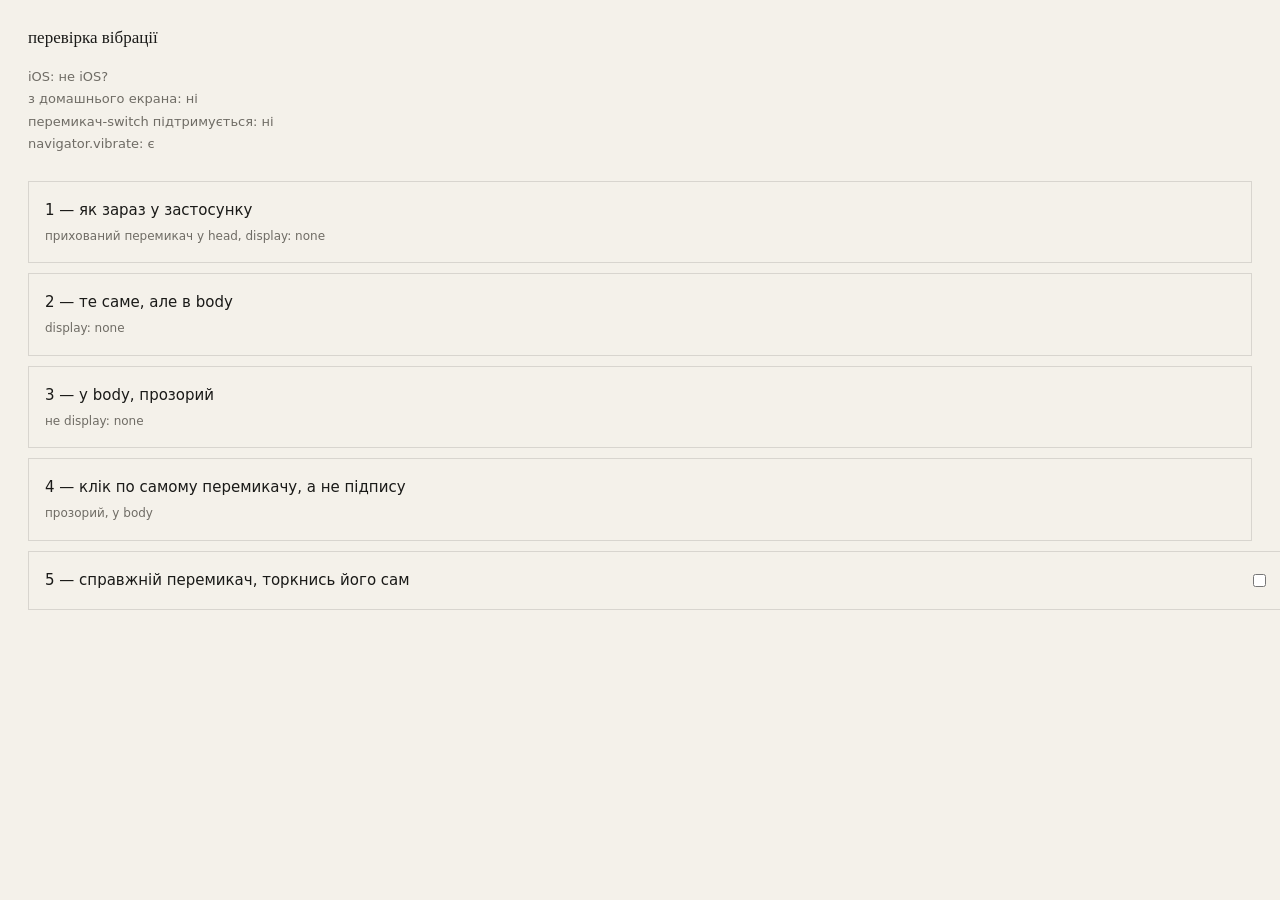
==== haptic-test.html @ 409f23d6 "Тимчасова сторінка перевірки вібрації на iPhone Чотири способи викликати тактильний тік плюс справжн" ====
<!DOCTYPE html>
<html lang="uk">
<head>
<meta charset="utf-8">
<meta name="viewport" content="width=device-width, initial-scale=1, viewport-fit=cover">
<title>hakari — перевірка вібрації</title>
<link rel="stylesheet" href="css/tokens.css">
<!-- Тимчасова сторінка: з'ясувати, яким способом iPhone дає тактильний
     тік. Даних застосунку не читає й не пише. Прибрати, щойно спосіб
     знайдено. -->
<style>
  body { margin: 0; padding: 28px; background: var(--bg); color: var(--fg); font: var(--t-body); }
  h1 { font: var(--t-serif); margin: 0 0 18px; }
  .info { font-size: 13px; color: var(--fg-dim); line-height: 1.7; margin-bottom: 26px; }
  button, .real {
    display: block; width: 100%; text-align: left; font: inherit; color: var(--fg);
    background: none; border: 1px solid var(--hairline); padding: 16px; margin-bottom: 10px;
  }
  .real { display: flex; justify-content: space-between; align-items: center; }
  small { display: block; color: var(--fg-dim); font-size: 12px; margin-top: 4px; }
</style>
</head>
<body>
<h1>перевірка вібрації</h1>
<p class="info" id="info"></p>

<button data-v="1">1 — як зараз у застосунку<small>прихований перемикач у head, display: none</small></button>
<button data-v="2">2 — те саме, але в body<small>display: none</small></button>
<button data-v="3">3 — у body, прозорий<small>не display: none</small></button>
<button data-v="4">4 — клік по самому перемикачу, а не підпису<small>прозорий, у body</small></button>

<label class="real">5 — справжній перемикач, торкнись його сам
  <input type="checkbox" switch>
</label>

<script>
  const ios = (navigator.userAgent.match(/OS (\d+)_(\d+)/) || []).slice(1).join('.') || 'не iOS?';
  const probe = document.createElement('input');
  probe.setAttribute('switch', '');
  document.getElementById('info').innerHTML =
    `iOS: ${ios}<br>` +
    `з домашнього екрана: ${navigator.standalone === true ? 'так' : 'ні'}<br>` +
    `перемикач-switch підтримується: ${'switch' in probe ? 'так' : 'ні'}<br>` +
    `navigator.vibrate: ${'vibrate' in navigator ? 'є' : 'немає'}`;

  function make(where, hidden) {
    const label = document.createElement('label');
    label.setAttribute('aria-hidden', 'true');
    if (hidden) label.style.display = 'none';
    else label.style.cssText = 'position:fixed;left:0;top:0;opacity:0;pointer-events:none;';
    const input = document.createElement('input');
    input.type = 'checkbox';
    input.setAttribute('switch', '');
    label.appendChild(input);
    where.appendChild(label);
    return { label, input };
  }

  const variants = {
    1: () => { const { label } = make(document.head, true); label.click(); label.remove(); },
    2: () => { const { label } = make(document.body, true); label.click(); label.remove(); },
    3: () => { const { label } = make(document.body, false); label.click(); label.remove(); },
    4: () => { const { label, input } = make(document.body, false); input.click(); label.remove(); },
  };

  for (const btn of document.querySelectorAll('button[data-v]')) {
    btn.addEventListener('click', () => variants[btn.dataset.v]());
  }
</script>
</body>
</html>
---- css/tokens.css ----
/* hakari — design tokens
   Палітра васі-паперу й туші. Усі кольори живуть тільки тут. */

:root {
  /* — поверхні — */
  --kinari:   #F4F1EA;  /* небілений папір */
  --kinari-2: #EBE7DD;  /* тонована поверхня */
  --kinari-v: rgba(244, 241, 234, .86);  /* той самий папір, крізь який видно */

  /* — туш — */
  --sumi:     #1A1A18;  /* основний текст */
  --usuzumi:  #6F6C65;  /* другорядний текст */
  --hairline: rgba(26, 26, 24, .13);
  --brush:    rgba(26, 26, 24, .24);  /* мазок-роздільник: тонший за лінію, але густіший у середині */

  /* — смисл — */
  --ai:       #2C4A63;  /* індиго     → суха маса */
  --shu:      #C1440E;  /* вермільйон → жирова маса, увага */
  --koke:     #6B705C;  /* мох        → рух у бік цілі */
  --kin:      #B08D57;  /* золото     → кінцугі, пропуски */

  /* — семантика — */
  --bg:        var(--kinari);
  --bg-veil:   var(--kinari-v);
  --surface:   var(--kinari-2);
  --fg:        var(--sumi);
  --fg-dim:    var(--usuzumi);
  --accent:    var(--shu);
  --ink-line:  var(--sumi);

  /* Волокна васі: ледь помітні горизонтальні нитки на тлі. Колір і
     прозорість тут, у токенах, — у темній темі нитки світлі. Малюється
     прямо в браузері, без картинок з мережі. */
  --paper-grain: url("data:image/svg+xml,%3Csvg xmlns='http://www.w3.org/2000/svg' width='240' height='240'%3E%3Cfilter id='f'%3E%3CfeTurbulence type='fractalNoise' baseFrequency='.04 .5' numOctaves='2' seed='7' stitchTiles='stitch'/%3E%3CfeColorMatrix values='0 0 0 0 0.1 0 0 0 0 0.1 0 0 0 0 0.09 0 0 0 0.05 0'/%3E%3C/filter%3E%3Crect width='100%25' height='100%25' filter='url(%23f)'/%3E%3C/svg%3E");

  /* — простір — */
  --gutter: 28px;
  --stack:  22px;
  --stack-lg: 44px;
  --measure: 420px;

  /* — типографіка — */
  /* Тільки системні шрифти: нуль мережевих запитів, справжній офлайн.
     На iPhone це San Francisco для основного тексту й Georgia для
     засічкового — обидва вже в системі. */
  --f-sans:  -apple-system, BlinkMacSystemFont, 'Segoe UI', system-ui, sans-serif;
  --f-serif: Georgia, 'Times New Roman', serif;

  --t-numeral: 300 44px/1 var(--f-sans);
  --t-numeral-sm: 300 30px/1 var(--f-sans);
  --t-body:   400 15px/1.65 var(--f-sans);
  --t-serif:  400 17px/1.2 var(--f-serif);

  /* підписи: завжди caps + розрідження */
  --t-label:  400 10px/1 var(--f-sans);
  --ls-label: .18em;

  --dur: .35s;
  --ease: cubic-bezier(.22, .61, .36, 1);
}

@media (prefers-color-scheme: dark) {
  :root:not([data-theme="light"]) {
    --kinari:   #14140F;  /* темна туш */
    --kinari-2: #1D1D17;
    --kinari-v: rgba(20, 20, 15, .8);
    --sumi:     #E6E2D7;
    --usuzumi:  #8A867C;
    --hairline: rgba(230, 226, 215, .14);
    --brush:    rgba(230, 226, 215, .24);
    --paper-grain: url("data:image/svg+xml,%3Csvg xmlns='http://www.w3.org/2000/svg' width='240' height='240'%3E%3Cfilter id='f'%3E%3CfeTurbulence type='fractalNoise' baseFrequency='.04 .5' numOctaves='2' seed='7' stitchTiles='stitch'/%3E%3CfeColorMatrix values='0 0 0 0 0.9 0 0 0 0 0.88 0 0 0 0 0.84 0 0 0 0.04 0'/%3E%3C/filter%3E%3Crect width='100%25' height='100%25' filter='url(%23f)'/%3E%3C/svg%3E");

    --ai:   #6C93B4;
    --shu:  #D96A3A;
    --koke: #9AA187;
    --kin:  #C9A971;
  }
}

:root[data-theme="dark"] {
  --kinari:   #14140F;
  --kinari-2: #1D1D17;
  --kinari-v: rgba(20, 20, 15, .8);
  --sumi:     #E6E2D7;
  --usuzumi:  #8A867C;
  --hairline: rgba(230, 226, 215, .14);
  --brush:    rgba(230, 226, 215, .24);
  --paper-grain: url("data:image/svg+xml,%3Csvg xmlns='http://www.w3.org/2000/svg' width='240' height='240'%3E%3Cfilter id='f'%3E%3CfeTurbulence type='fractalNoise' baseFrequency='.04 .5' numOctaves='2' seed='7' stitchTiles='stitch'/%3E%3CfeColorMatrix values='0 0 0 0 0.9 0 0 0 0 0.88 0 0 0 0 0.84 0 0 0 0.04 0'/%3E%3C/filter%3E%3Crect width='100%25' height='100%25' filter='url(%23f)'/%3E%3C/svg%3E");
  --ai:   #6C93B4;
  --shu:  #D96A3A;
  --koke: #9AA187;
  --kin:  #C9A971;
}
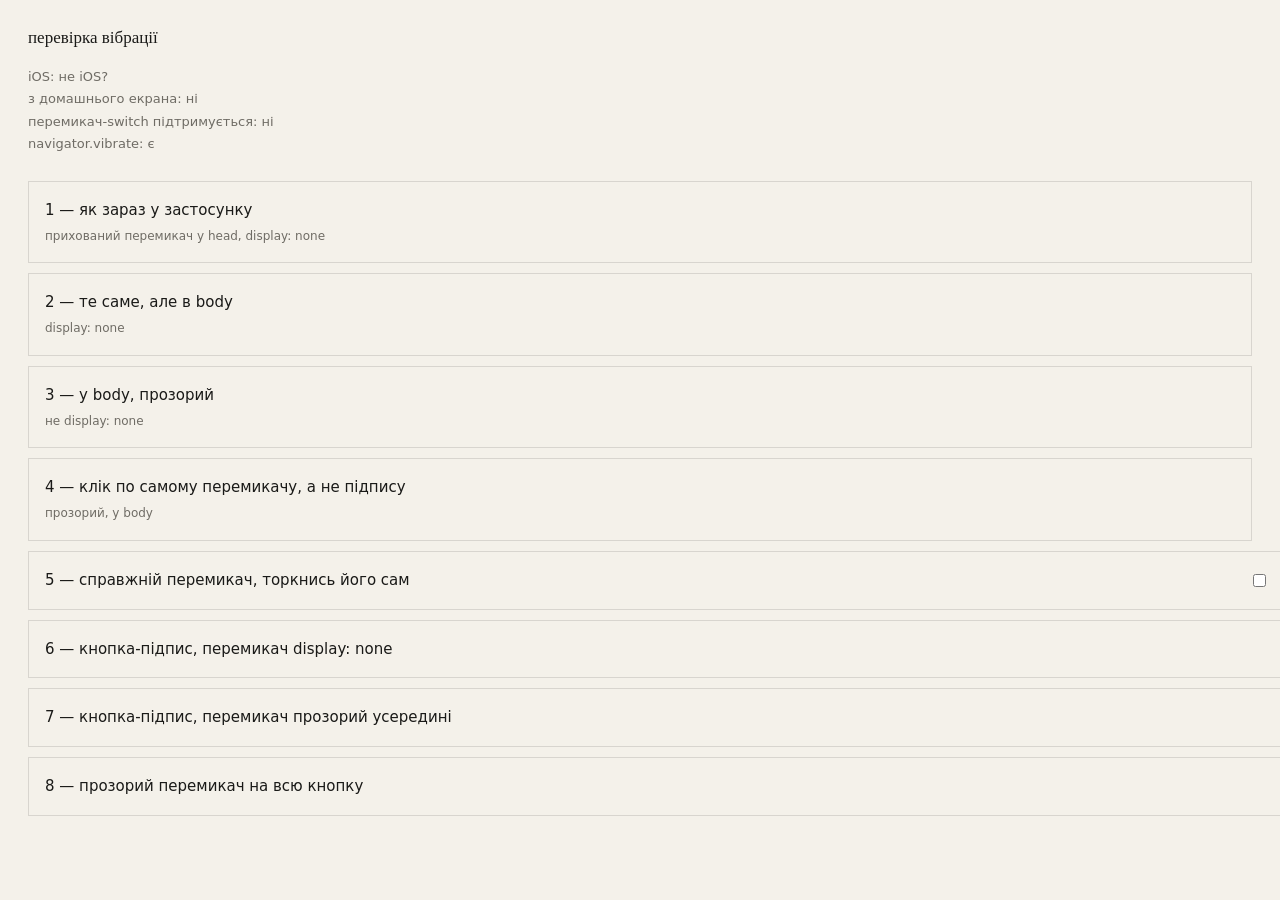
==== commit 70a75ddc: "Перевірка вібрації: варіанти з перемикачем усередині кнопки Програмне натискання тіку на iPhone не д" ====
--- a/haptic-test.html
+++ b/haptic-test.html
@@ -32,6 +32,20 @@
 <label class="real">5 — справжній перемикач, торкнись його сам
   <input type="checkbox" switch>
 </label>
+
+<!-- 6–8: перемикач схований усередині кнопки, але торкається його
+     справжній палець, а не код -->
+<label class="real">6 — кнопка-підпис, перемикач display: none
+  <input type="checkbox" switch style="display:none">
+</label>
+
+<label class="real" style="position:relative">7 — кнопка-підпис, перемикач прозорий усередині
+  <input type="checkbox" switch style="position:absolute;opacity:0;pointer-events:none;width:1px;height:1px">
+</label>
+
+<div class="real" style="position:relative">8 — прозорий перемикач на всю кнопку
+  <input type="checkbox" switch style="position:absolute;inset:0;width:100%;height:100%;margin:0;opacity:0">
+</div>
 
 <script>
   const ios = (navigator.userAgent.match(/OS (\d+)_(\d+)/) || []).slice(1).join('.') || 'не iOS?';
